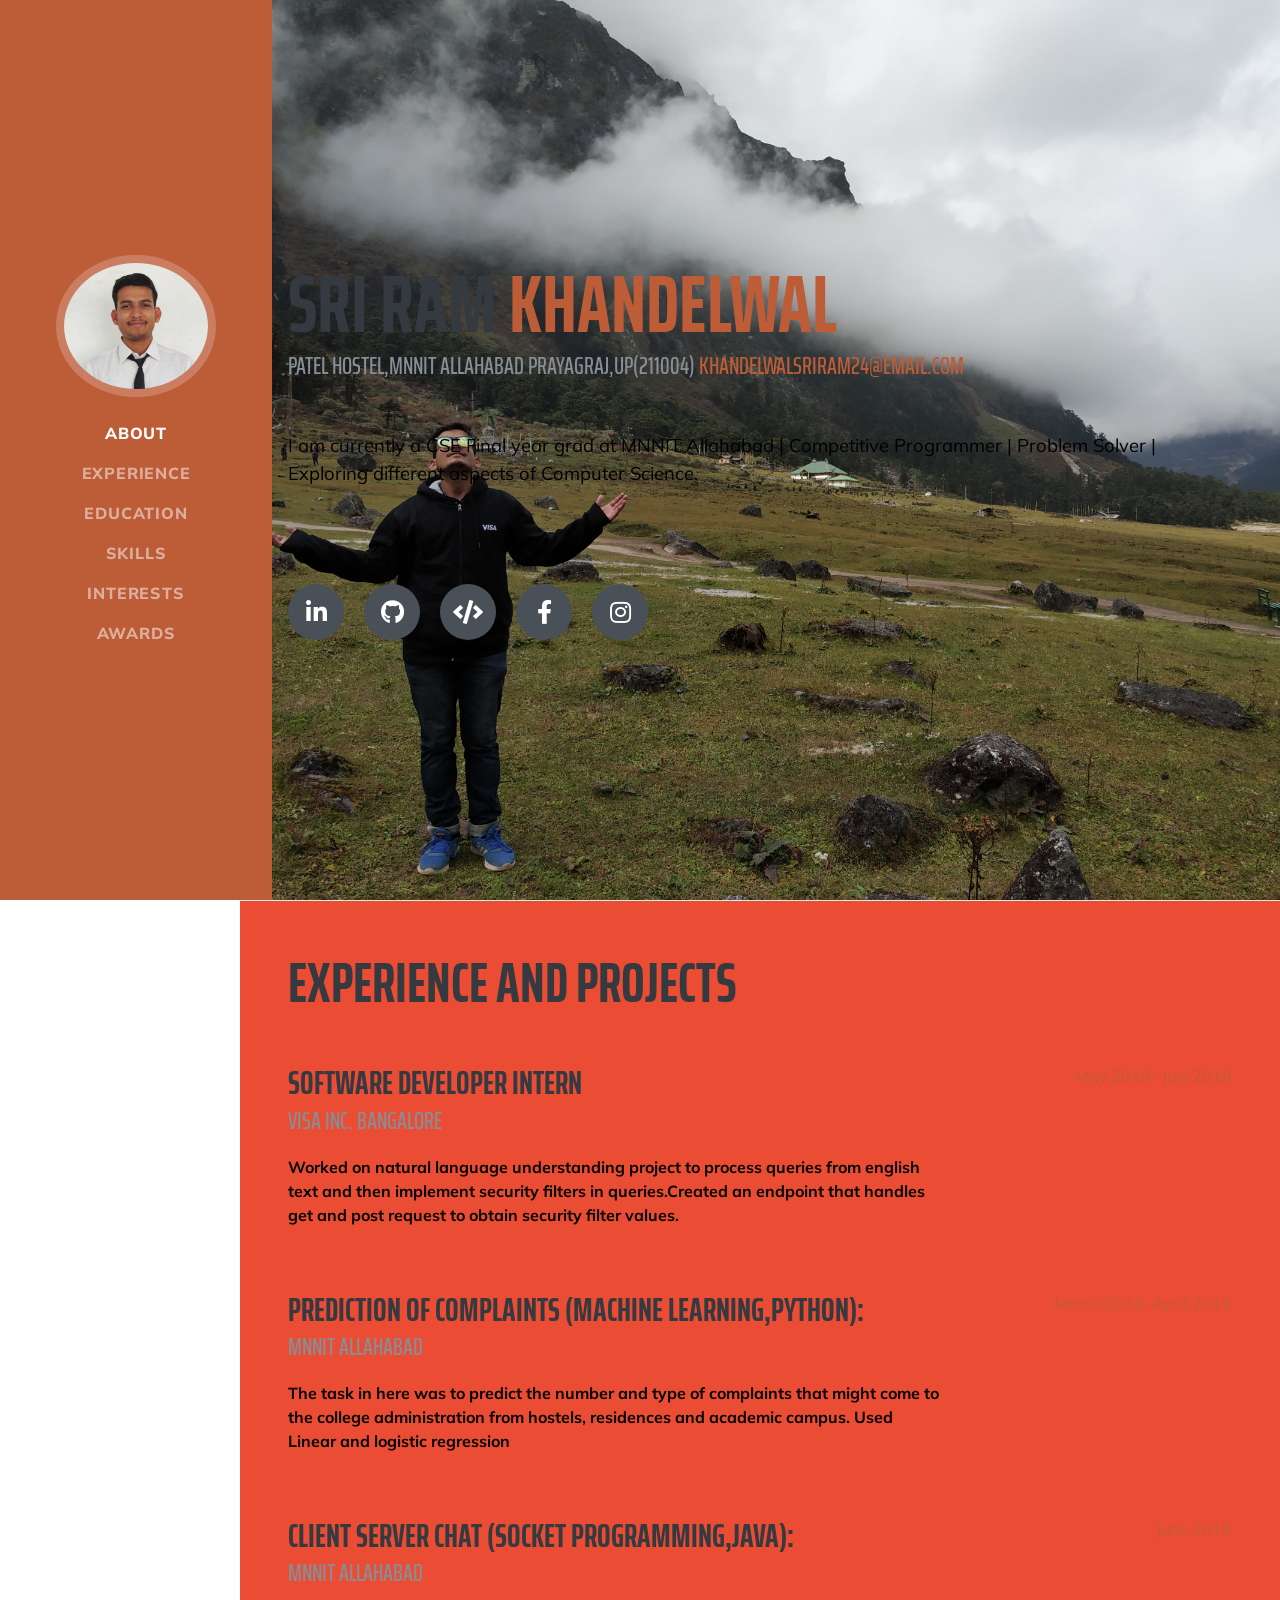
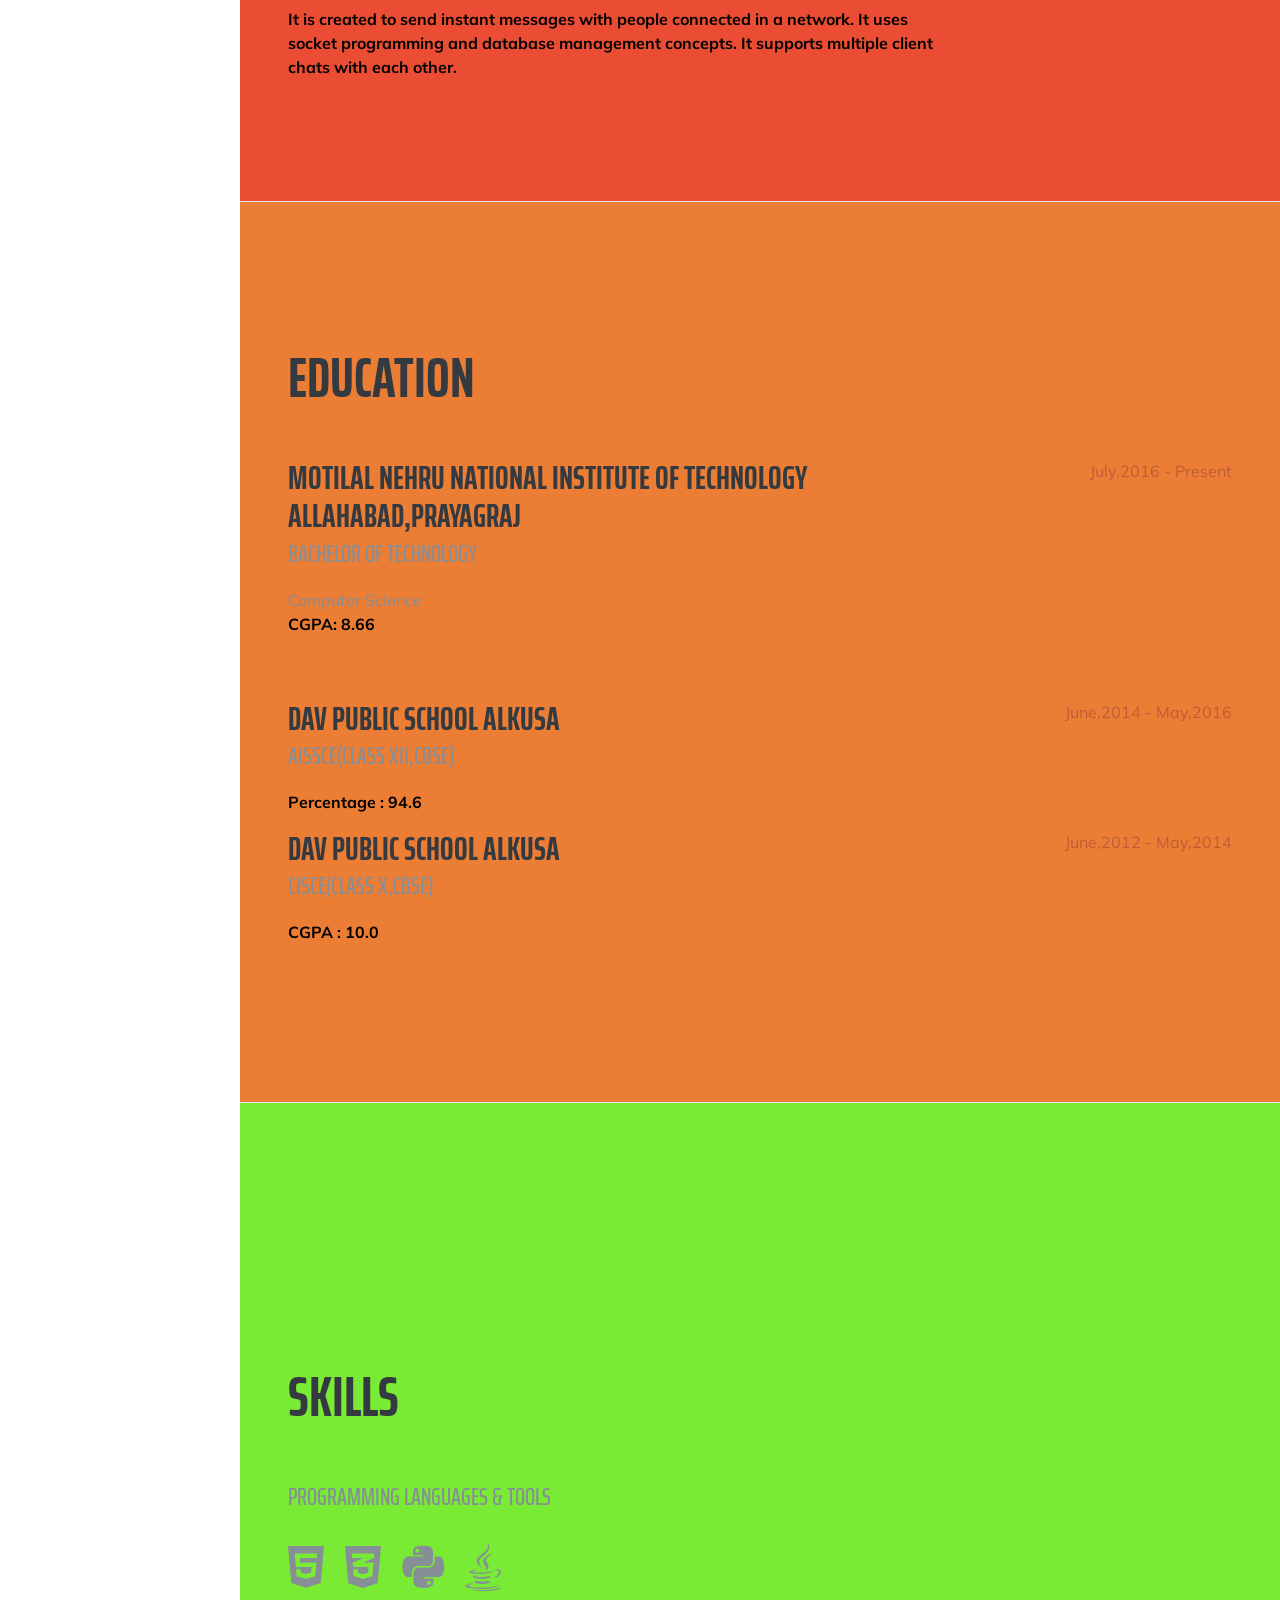
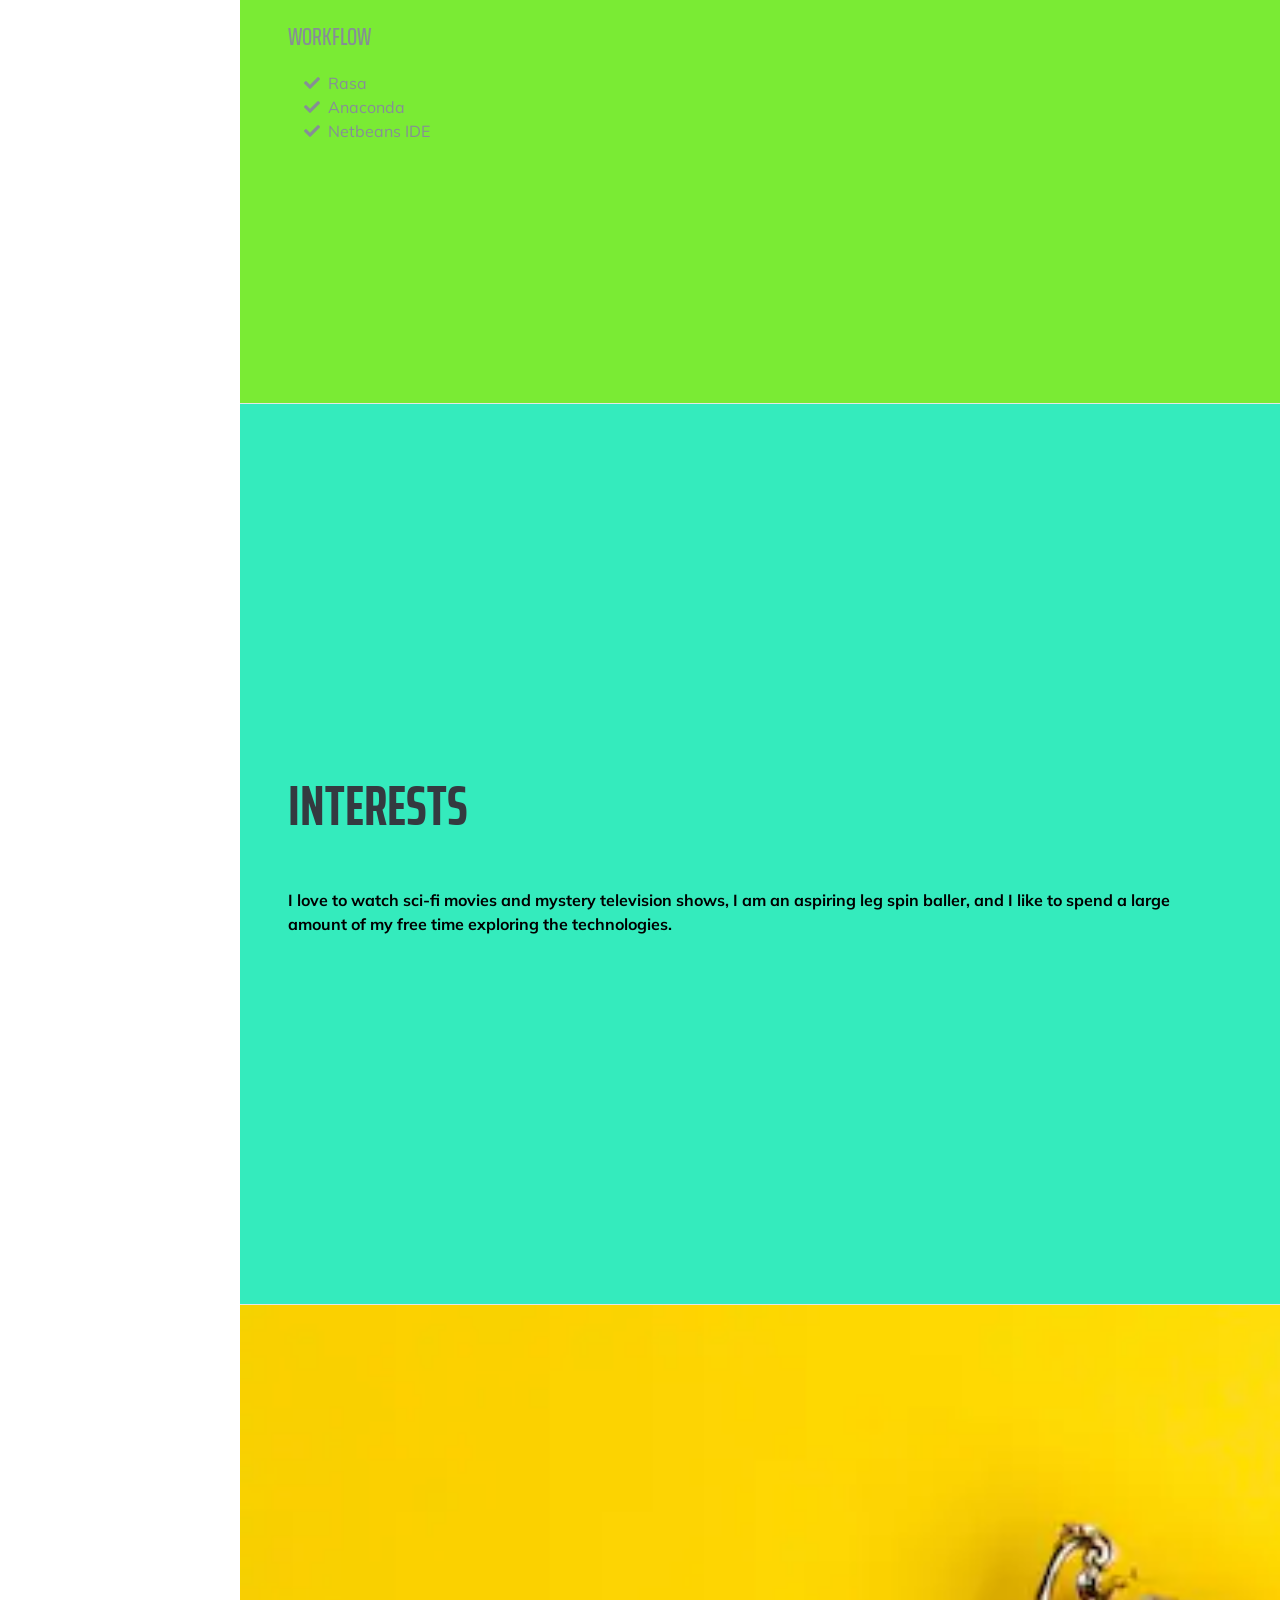
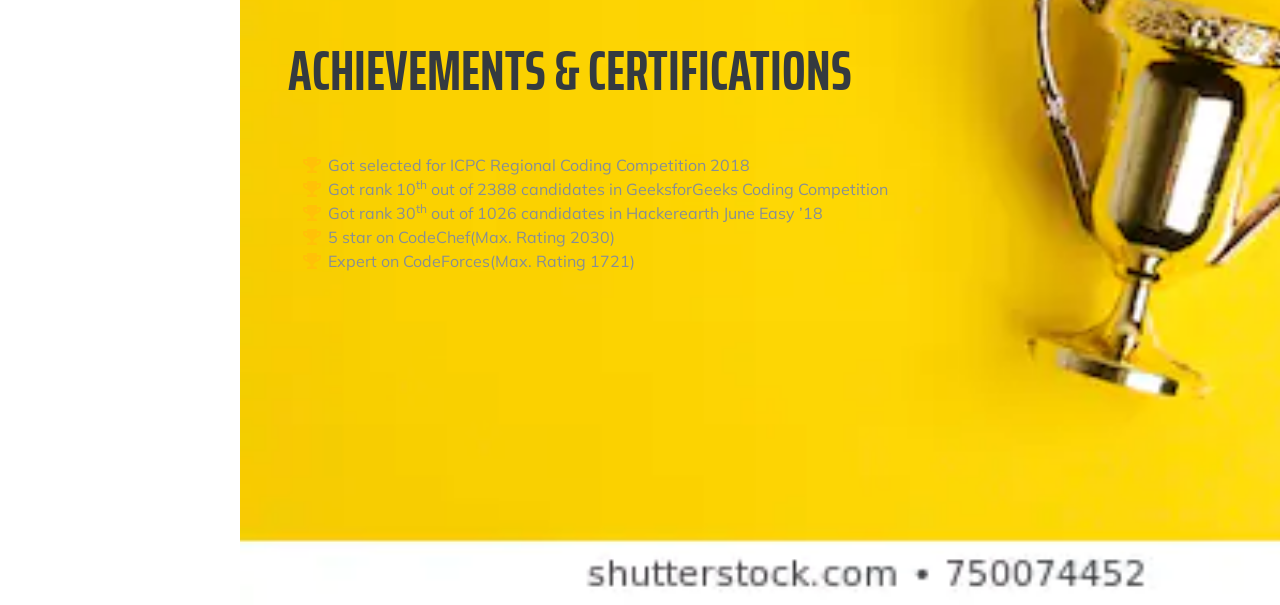
==== index2.html @ 2596d40a "Rename index.html to index2.html" ====
<!DOCTYPE html>
<html lang="en">

<head>

  <meta charset="utf-8">
  <meta name="viewport" content="width=device-width, initial-scale=1, shrink-to-fit=no">
  <meta name="description" content="">
  <meta name="author" content="">

  <title>Sri Ram Khandelwal(ram_24)</title>

  <!-- Bootstrap core CSS -->
  <link href="vendor/bootstrap/css/bootstrap.min.css" rel="stylesheet">

  <!-- Custom fonts for this template -->
  <link href="https://fonts.googleapis.com/css?family=Saira+Extra+Condensed:500,700" rel="stylesheet">
  <link href="https://fonts.googleapis.com/css?family=Muli:400,400i,800,800i" rel="stylesheet">
  <link href="vendor/fontawesome-free/css/all.min.css" rel="stylesheet">

  <!-- Custom styles for this template -->
  <link href="css/resume.css" rel="stylesheet">

</head>

<body id="page-top">

  <nav class="navbar navbar-expand-lg navbar-dark bg-primary fixed-top" id="sideNav">
    <a class="navbar-brand js-scroll-trigger" href="#page-top">
      <span class="d-block d-lg-none">Sri Ram Khandelwal</span>
      <span class="d-none d-lg-block">
      <img class="img-fluid img-profile rounded-circle mx-auto mb-2" src="./img/pic.PNG" alt="">
      </span>
    </a>
    <button class="navbar-toggler" type="button" data-toggle="collapse" data-target="#navbarSupportedContent" aria-controls="navbarSupportedContent" aria-expanded="false" aria-label="Toggle navigation">
      <span class="navbar-toggler-icon"></span>
    </button>
    <div class="collapse navbar-collapse" id="navbarSupportedContent">
      <ul class="navbar-nav">
        <li class="nav-item">
          <a class="nav-link js-scroll-trigger" href="#about">About</a>
        </li>
        <li class="nav-item">
          <a class="nav-link js-scroll-trigger" href="#experience">Experience</a>
        </li>
        <li class="nav-item">
          <a class="nav-link js-scroll-trigger" href="#education">Education</a>
        </li>
        <li class="nav-item">
          <a class="nav-link js-scroll-trigger" href="#skills">Skills</a>
        </li>
        <li class="nav-item">
          <a class="nav-link js-scroll-trigger" href="#interests">Interests</a>
        </li>
        <li class="nav-item">
          <a class="nav-link js-scroll-trigger" href="#awards">Awards</a>
        </li>
      </ul>
    </div>
  </nav>

  <div class="container-fluid p-0">

    <section class="resume-section p-3 p-lg-5 d-flex align-items-center" id="about">
      <img scr='cover.jpg'>
      <div class="w-100">
        <h1 class="mb-0">Sri Ram
          <span class="text-primary">Khandelwal</span>
        </h1>
        <div class="subheading mb-5">Patel Hostel,MNNIT Allahabad prayagraj,UP(211004)
          <a href="mailto:name@email.com">khandelwalsriram24@email.com</a>
        </div>
        <p class="lead mb-5">
          I am currently a CSE Final year grad at MNNIT Allahabad | Competitive Programmer | Problem Solver | Exploring different aspects of Computer Science.
        </p>
        <br><br>
        <div class="social-icons">
          <a href="https://www.linkedin.com/in/sriramkhandelwal/" target="_blank">
            <i class="fab fa-linkedin-in"></i>
          </a>
          <a href="https://github.com/ram2408" target="_blank">
            <i class="fab fa-github"></i>
          </a>
          <a href="https://www.hackerearth.com/@ram_24" target="_blank">
            <i class="fas fa-code"></i>
          </a>
          <a href="https://www.facebook.com/SriRamKhandelwal24" target="_blank">
            <i class="fab fa-facebook-f"></i>
          </a>
           <a href="https://www.instagram.com/srk._.2408/" target="_blank">
            <i class="fab fa-instagram"></i>
          </a>
        </div>
      </div>
    </section>

    <hr class="m-0">

    <section class="resume-section p-3 p-lg-5 d-flex justify-content-center" id="experience">
      <div class="w-100">
        <h2 class="mb-5">Experience and Projects</h2>

        <div class="resume-item d-flex flex-column flex-md-row justify-content-between mb-5">
          <div class="resume-content">
            <h3 class="mb-0">Software Developer Intern</h3>
            <div class="subheading mb-3">Visa Inc. Bangalore</div>
            <p>Worked on natural language understanding project to process queries from english text
and then implement security filters in queries.Created an endpoint that handles get and
post request to obtain security filter values.</p>
          </div>
          <div class="resume-date text-md-right">
            <span class="text-primary">May,2019- July,2019</span>
          </div>
        </div>

        <div class="resume-item d-flex flex-column flex-md-row justify-content-between mb-5">
          <div class="resume-content">
            <h3 class="mb-0">PREDICTION OF COMPLAINTS (MACHINE LEARNING,PYTHON):</h3>
            <div class="subheading mb-3">MNNIT Allahabad</div>
            <p>The task in here was to predict the number and type of complaints that might come to the college
administration from hostels, residences and academic campus.
Used Linear and logistic regression</p>
          </div>
          <div class="resume-date text-md-right">
            <span class="text-primary">March,2019-April,2019</span>
          </div>
        </div>

        <div class="resume-item d-flex flex-column flex-md-row justify-content-between mb-5">
          <div class="resume-content">
            <h3 class="mb-0">CLIENT SERVER CHAT (SOCKET PROGRAMMING,JAVA):</h3>
            <div class="subheading mb-3">MNNIT Allahabad</div>
            <p>It is created to send instant messages with people connected in a network. It uses socket programming and
database management concepts. It supports multiple client chats with each other.</p>
          </div>
          <div class="resume-date text-md-right">
            <span class="text-primary">June,2018</span>
          </div>
        </div>

      </div>

    </section>

    <hr class="m-0">

    <section class="resume-section p-3 p-lg-5 d-flex align-items-center" id="education">
      <div class="w-100">
        <h2 class="mb-5">Education</h2>

        <div class="resume-item d-flex flex-column flex-md-row justify-content-between mb-5">
          <div class="resume-content">
            <h3 class="mb-0">Motilal Nehru National Institute Of Technology Allahabad,Prayagraj</h3>
            <div class="subheading mb-3">Bachelor of Technology</div>
            <div>Computer Science</div>
            <p>CGPA: 8.66</p>
          </div>
          <div class="resume-date text-md-right">
            <span class="text-primary">July,2016 - Present</span>
          </div>
        </div>

        <div class="resume-item d-flex flex-column flex-md-row justify-content-between">
          <div class="resume-content">
            <h3 class="mb-0">DAV Public School Alkusa</h3>
            <div class="subheading mb-3">AISSCE(Class XII,CBSE)</div>
            <p>Percentage : 94.6</p>
          </div>
          <div class="resume-date text-md-right">
            <span class="text-primary">June,2014 - May,2016</span>
          </div>
        </div>

        <div class="resume-item d-flex flex-column flex-md-row justify-content-between">
          <div class="resume-content">
            <h3 class="mb-0">DAV Public School Alkusa</h3>
            <div class="subheading mb-3">CISCE(Class X,CBSE)</div>
            <p>CGPA : 10.0</p>
          </div>
          <div class="resume-date text-md-right">
            <span class="text-primary">June,2012 - May,2014</span>
          </div>
        </div>

      </div>
    </section>

    <hr class="m-0">

    <section class="resume-section p-3 p-lg-5 d-flex align-items-center" id="skills">
      <div class="w-100">
        <h2 class="mb-5">Skills</h2>

        <div class="subheading mb-3">Programming Languages &amp; Tools</div>
        <ul class="list-inline dev-icons">
          <li class="list-inline-item">
            <i class="fab fa-html5"></i>
          </li>
          <li class="list-inline-item">
            <i class="fab fa-css3-alt"></i>
          </li>
           <li class="list-inline-item">
            <i class="fab fa-python"></i>
          </li>
           <li class="list-inline-item">
            <i class="fab fa-java"></i>
          </li>
        </ul>

        <div class="subheading mb-3">Workflow</div>
        <ul class="fa-ul mb-0">
          <li>
            <i class="fa-li fa fa-check"></i>
            Rasa</li>
          <li>
            <i class="fa-li fa fa-check"></i>
            Anaconda</li>
          <li>
            <i class="fa-li fa fa-check"></i>
            Netbeans IDE</li>
        </ul>
      </div>
    </section>

    <hr class="m-0">

    <section class="resume-section p-3 p-lg-5 d-flex align-items-center" id="interests">
      <div class="w-100">
        <h2 class="mb-5">Interests</h2>
        <p class="mb-0">I love to watch sci-fi movies and mystery television shows, I am an aspiring leg spin baller, and I like to spend a large amount of my free time exploring the technologies.</p>
      </div>
    </section>

    <hr class="m-0">

    <section class="resume-section p-3 p-lg-5 d-flex align-items-center" id="awards">
      <div class="w-100">
        <h2 class="mb-5">Achievements &amp; Certifications</h2>
        <ul class="fa-ul mb-0">
          <li>
            <i class="fa-li fa fa-trophy text-warning"></i>
            Got selected for ICPC Regional Coding Competition 2018</li>
          <li>
            <i class="fa-li fa fa-trophy text-warning"></i>
            Got rank 10<sup>th</sup> out of 2388 candidates in GeeksforGeeks Coding Competition</li>
          <li>
            <i class="fa-li fa fa-trophy text-warning"></i>
            Got rank 30<sup>th</sup> out of 1026 candidates in Hackerearth June Easy ’18</li>
          <li>
            <i class="fa-li fa fa-trophy text-warning"></i>
            5 star on CodeChef(Max. Rating 2030)</li>
          <li>
            <i class="fa-li fa fa-trophy text-warning"></i>
            Expert on CodeForces(Max. Rating 1721)</li>
        </ul>
      </div>
    </section>

  </div>

  <!-- Bootstrap core JavaScript -->
  <script src="vendor/jquery/jquery.min.js"></script>
  <script src="vendor/bootstrap/js/bootstrap.bundle.min.js"></script>

  <!-- Plugin JavaScript -->
  <script src="vendor/jquery-easing/jquery.easing.min.js"></script>

  <!-- Custom scripts for this template -->
  <script src="js/resume.min.js"></script>

</body>

</html>
---- css/resume.css ----
/*!
 * Start Bootstrap - Resume v5.0.8 (https://startbootstrap.com/template-overviews/resume)
 * Copyright 2013-2019 Start Bootstrap
 * Licensed under MIT (https://github.com/BlackrockDigital/startbootstrap-resume/blob/master/LICENSE)
 */

body {
  font-family: 'Muli', -apple-system, BlinkMacSystemFont, 'Segoe UI', Roboto, 'Helvetica Neue', Arial, sans-serif, 'Apple Color Emoji', 'Segoe UI Emoji', 'Segoe UI Symbol', 'Noto Color Emoji';
  padding-top: 54px;
  color: #868e96;
}


@media (min-width: 992px) {
  body {
    padding-top: 0;
    padding-left: 15rem;
  }
}

h1,
h2,
h3,
h4,
h5,
h6 {
  font-family: 'Saira Extra Condensed', -apple-system, BlinkMacSystemFont, 'Segoe UI', Roboto, 'Helvetica Neue', Arial, sans-serif, 'Apple Color Emoji', 'Segoe UI Emoji', 'Segoe UI Symbol', 'Noto Color Emoji';
  font-weight: 700;
  text-transform: uppercase;
  color: #343a40;
}

h1 {
  font-size: 6rem;
  line-height: 5.5rem;
}

h2 {
  font-size: 3.5rem;
}

h3 {
  font-size: 2rem;
}

p.lead {
  font-size: 1.15rem;
  font-weight: 400;
}

.subheading {
  text-transform: uppercase;
  font-weight: 500;
  font-family: 'Saira Extra Condensed', -apple-system, BlinkMacSystemFont, 'Segoe UI', Roboto, 'Helvetica Neue', Arial, sans-serif, 'Apple Color Emoji', 'Segoe UI Emoji', 'Segoe UI Symbol', 'Noto Color Emoji';
  font-size: 1.5rem;
}

.social-icons a {
  display: inline-block;
  height: 3.5rem;
  width: 3.5rem;
  background-color: #495057;
  color: #fff !important;
  border-radius: 100%;
  text-align: center;
  font-size: 1.5rem;
  line-height: 3.5rem;
  margin-right: 1rem;
}

.social-icons a:last-child {
  margin-right: 0;
}

.social-icons a:hover {
  background-color: #BD5D38;
}

.dev-icons {
  font-size: 3rem;
}

.dev-icons .list-inline-item i:hover {
  color: #BD5D38;
}

#sideNav .navbar-nav .nav-item .nav-link {
  font-weight: 800;
  letter-spacing: 0.05rem;
  text-transform: uppercase;
}

#sideNav .navbar-toggler:focus {
  outline-color: #d48a6e;
}
h1.mb-0{
    font-size: 5em;
}
@media (min-width: 992px) {
  #sideNav {
    text-align: center;
    position: fixed;
    top: 0;
    left: 0;
    display: flex;
    flex-direction: column;
    width: 17rem;
    height: 100vh;
  }
  #sideNav .navbar-brand {
    display: flex;
    margin: auto auto 0;
    padding: 0.5rem;
  }
  #sideNav .navbar-brand .img-profile {
    max-width: 10rem;
    max-height: 10rem;
    border: 0.5rem solid rgba(255, 255, 255, 0.2);
  }
  #sideNav .navbar-collapse {
    display: flex;
    align-items: flex-start;
    flex-grow: 0;
    width: 100%;
    margin-bottom: auto;
  }
  #sideNav .navbar-collapse .navbar-nav {
    flex-direction: column;
    width: 100%;
  }
  #sideNav .navbar-collapse .navbar-nav .nav-item {
    display: block;
  }
  #sideNav .navbar-collapse .navbar-nav .nav-item .nav-link {
    display: block;
  }
  #about{
    background-image: url(../img/cover.jpg);
    background-size: cover;
  }
}
section.resume-section {
  padding-top: 5rem !important;
  padding-bottom: 5rem !important;
  max-width: 75rem;
}

section.resume-section .resume-item .resume-date {
  min-width: none;
}

@media (min-width: 768px) {
  section.resume-section {
    min-height: 100vh;
  }
  section.resume-section .resume-item .resume-date {
    min-width: 18rem;
  }
}

@media (min-width: 992px) {
  section.resume-section {
    padding-top: 3rem !important;
    padding-bottom: 3rem !important;
  }
}

.bg-primary {
  background-color: #BD5D38 !important;
}

.text-primary {
  color: #BD5D38 !important;
}

a {
  color: #BD5D38;
}

a:hover, a:focus, a:active {
  color: #824027;
}
#about{
    background-image: url(../img/cover.jpg);
    background-size: cover;
}
#awards{
    background-image: url(../img/tmp.webp);
    background-size: cover;
}
#interests{
    background-color: rgb(52, 235, 189);
    /*background-image: url(../img/interest.jpg);
    background-size: cover;*/
}
#experience{
  background-color:rgb(235, 76, 52);
}
#education{
  background-color:rgb(235, 125, 52);
}
#skills{
  background-color: rgb(122, 235, 52);
}
p{
  color:black;
  font-weight:bold;
}
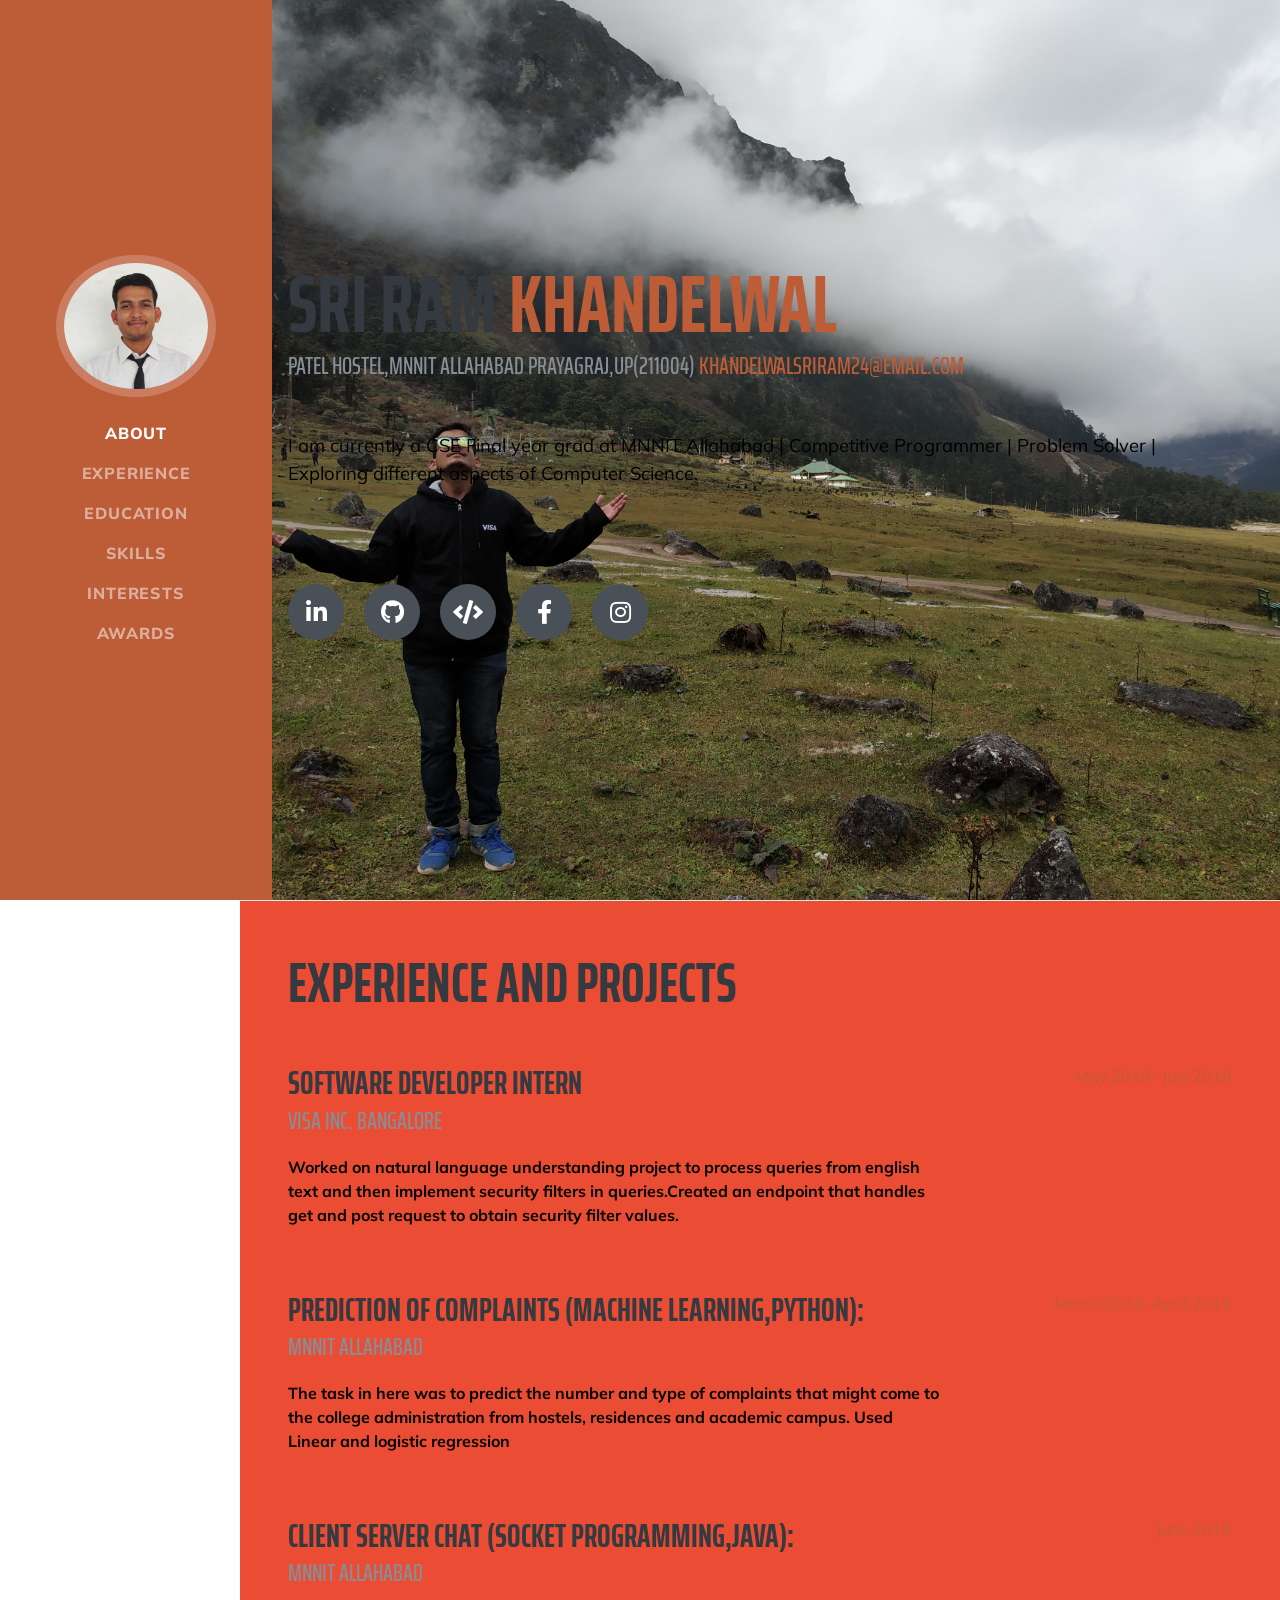
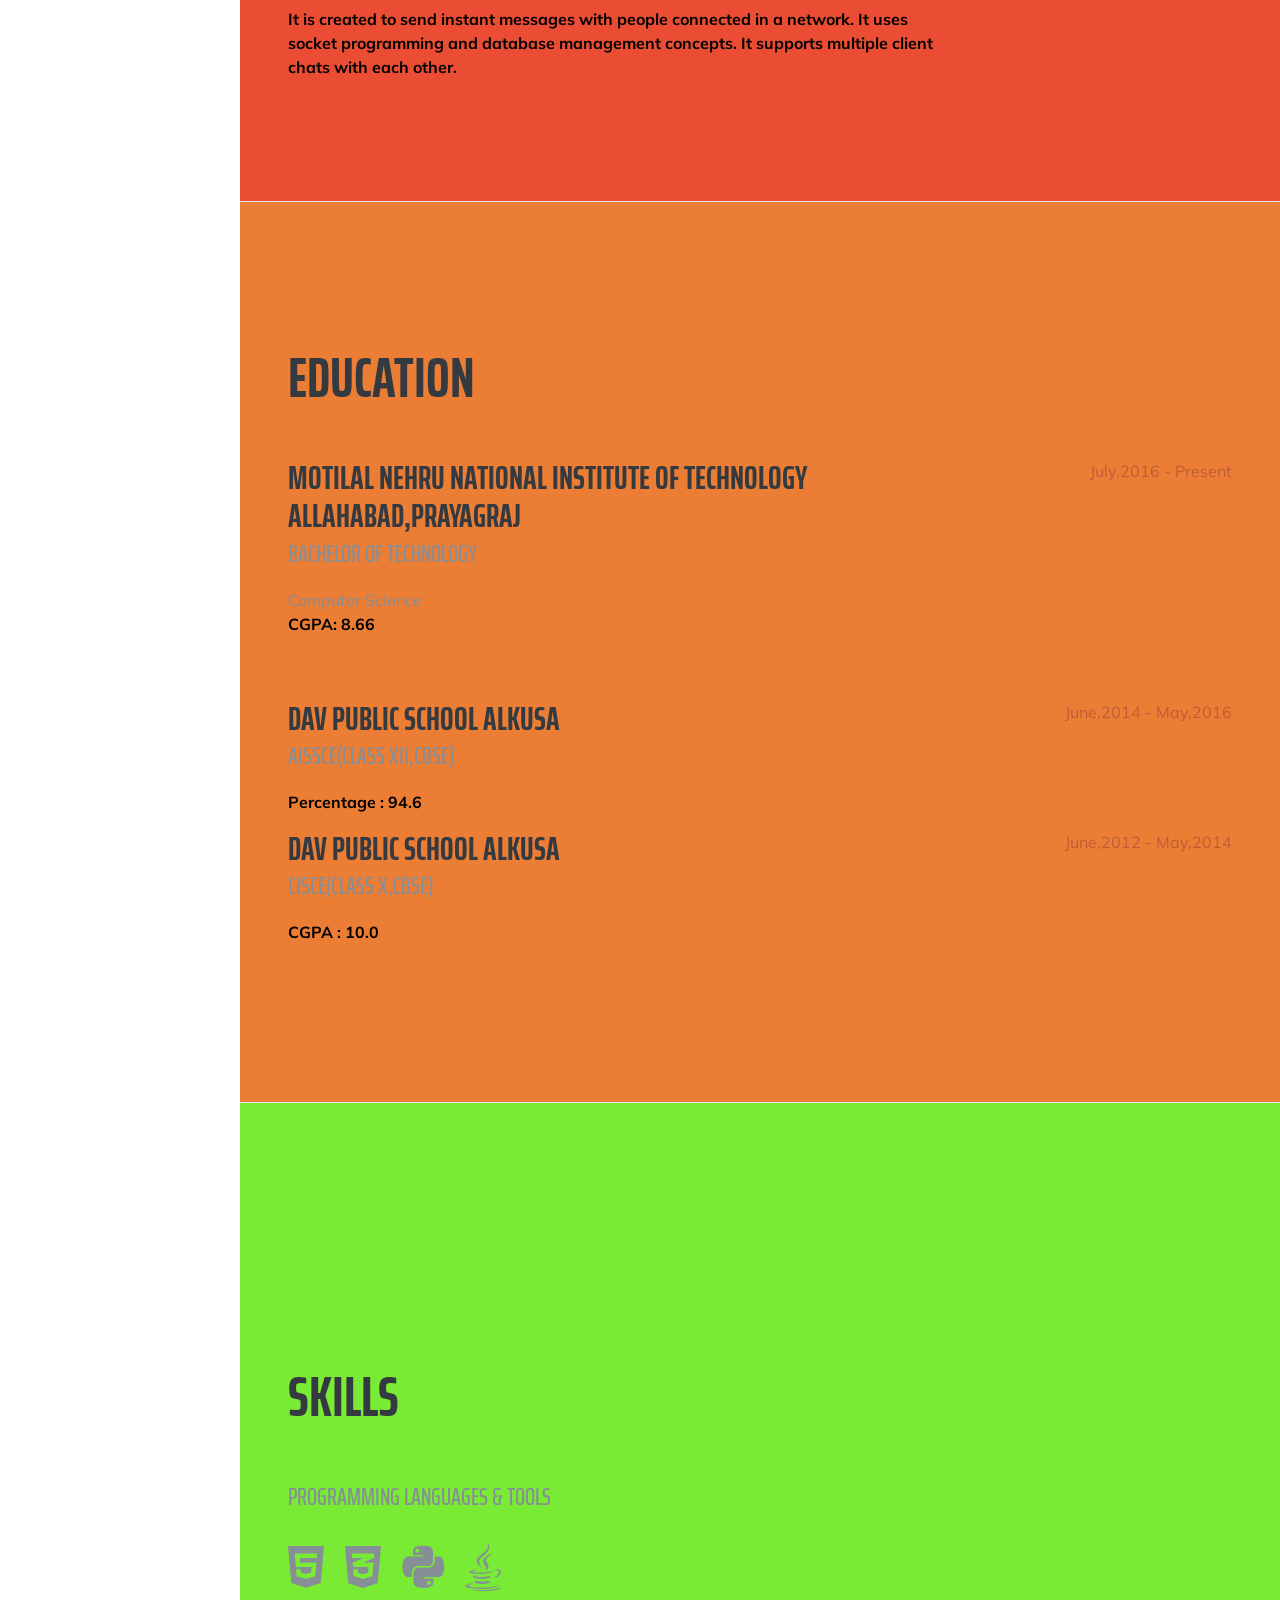
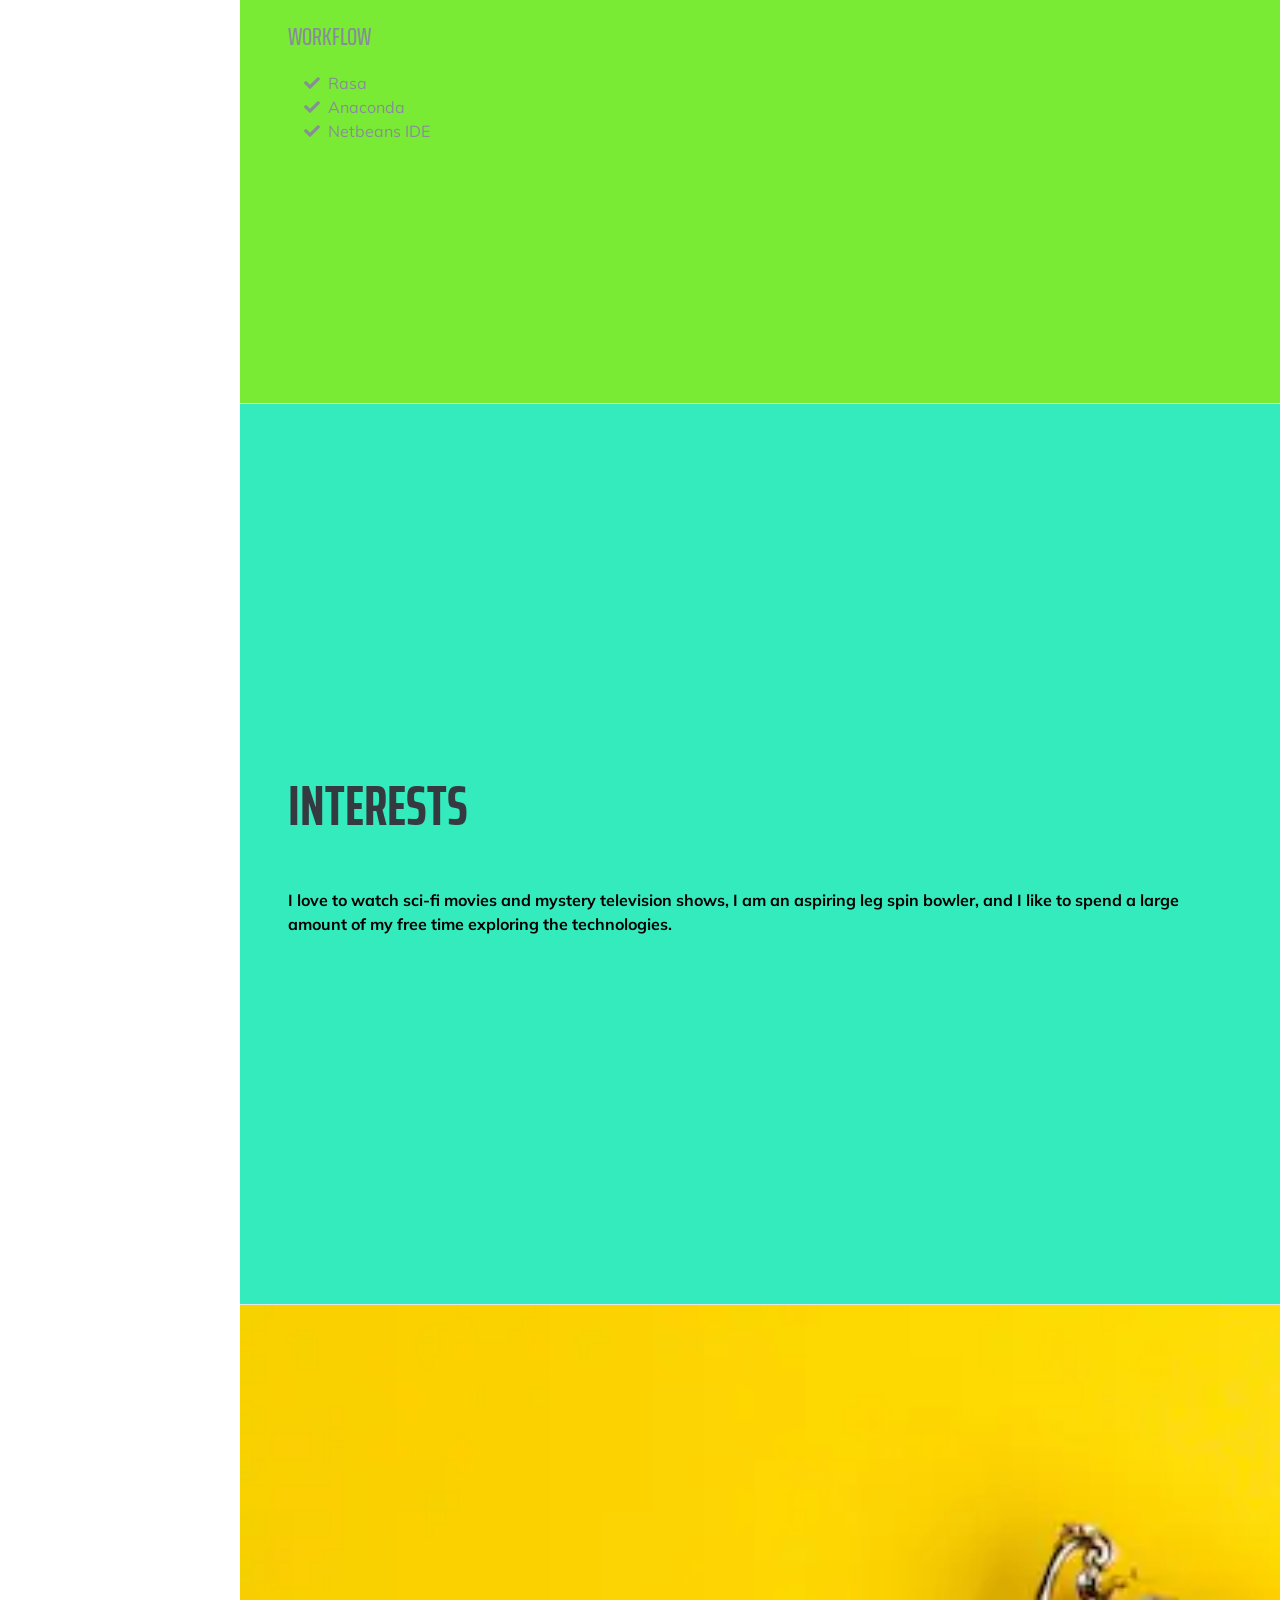
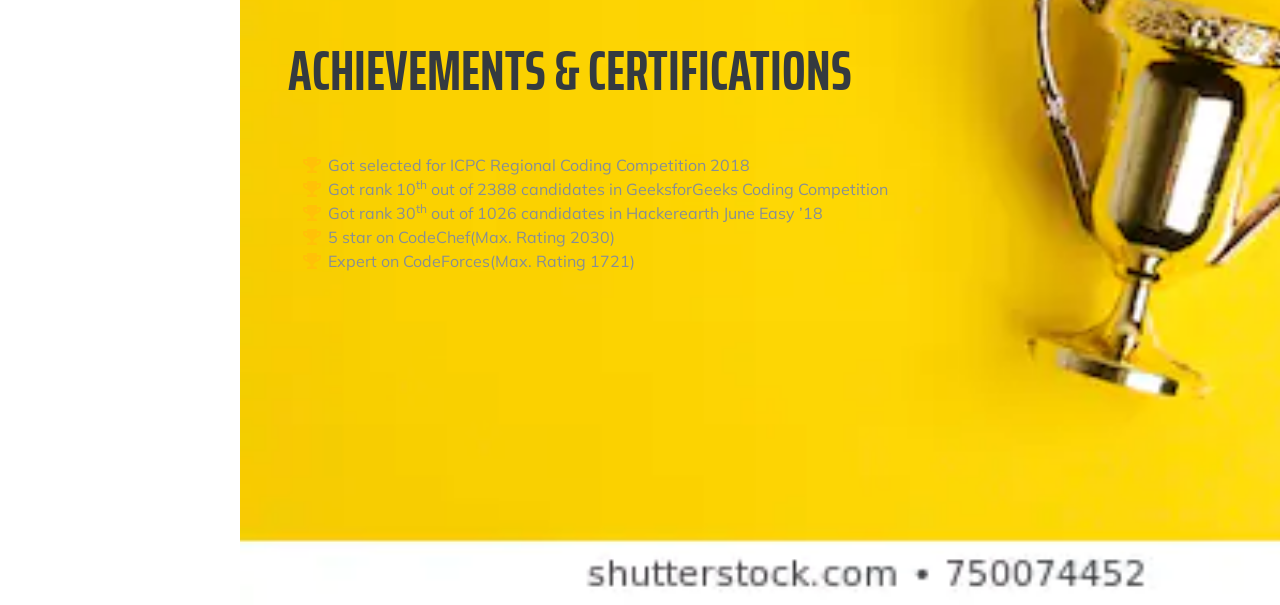
==== commit 0d2378fb: "Update index2.html" ====
--- a/index2.html
+++ b/index2.html
@@ -227,7 +227,7 @@
     <section class="resume-section p-3 p-lg-5 d-flex align-items-center" id="interests">
       <div class="w-100">
         <h2 class="mb-5">Interests</h2>
-        <p class="mb-0">I love to watch sci-fi movies and mystery television shows, I am an aspiring leg spin baller, and I like to spend a large amount of my free time exploring the technologies.</p>
+        <p class="mb-0">I love to watch sci-fi movies and mystery television shows, I am an aspiring leg spin bowler, and I like to spend a large amount of my free time exploring the technologies.</p>
       </div>
     </section>
 
